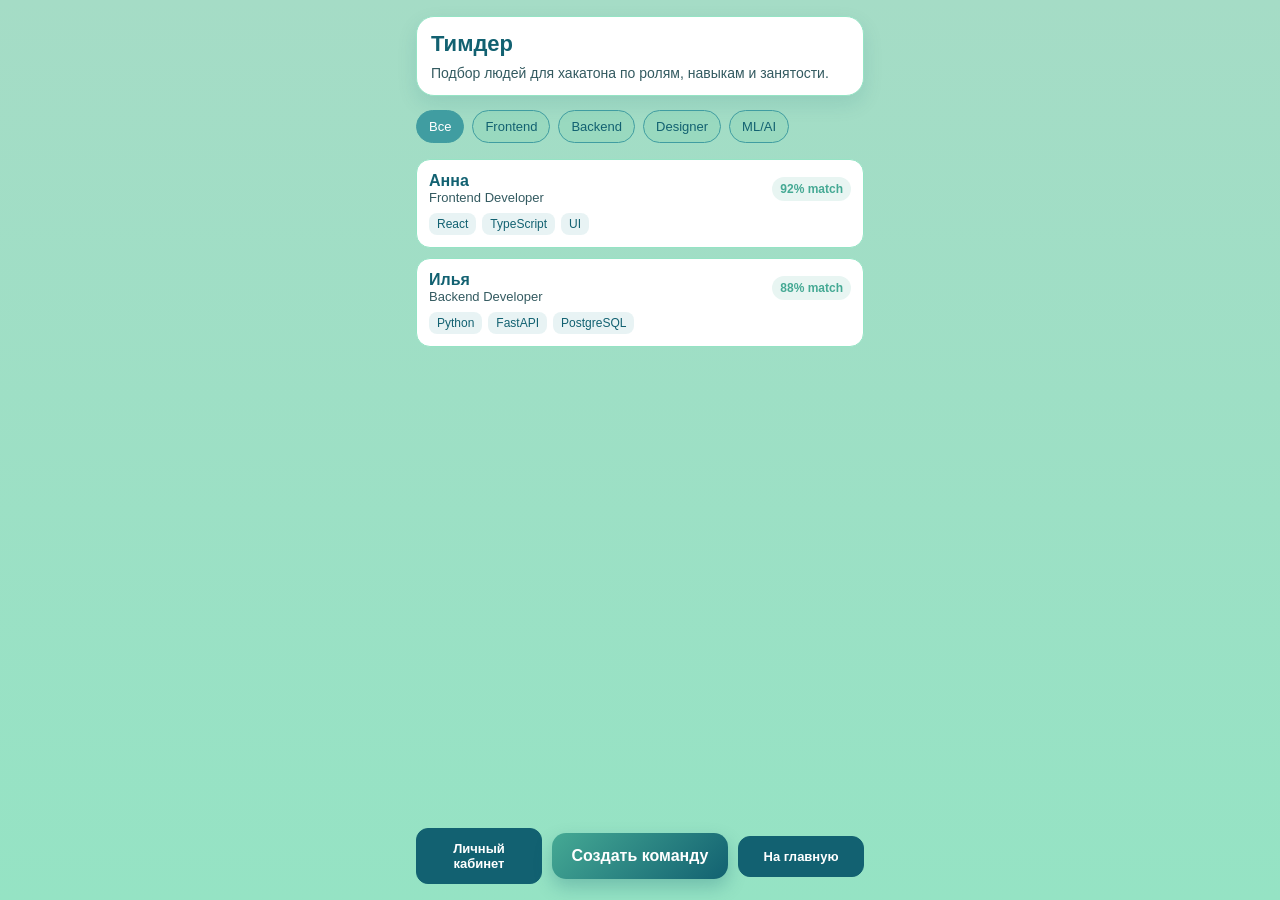
==== front/index.html @ 61e41141 "front" ====
<!DOCTYPE html>
<html lang="ru">
<head>
  <meta charset="UTF-8" />
  <meta name="viewport" content="width=device-width, initial-scale=1.0, viewport-fit=cover" />
  <title>HackTeam Match</title>
  <link rel="stylesheet" href="./colors.css" />
  <script src="https://telegram.org/js/telegram-web-app.js"></script>
  <style>
    :root {
      --bg: var(--color-fon, #a5dcc6);
      --surface: #ffffff;
      --text-main: var(--color-5, #126171);
      --text-soft: #335a60;
      --accent: var(--color-4, #409da1);
      --accent-strong: var(--color-5, #126171);
      --success: var(--color-3, #45a994);
      --border: var(--color-1, #95e3c4);
    }

    * {
      box-sizing: border-box;
    }

    body {
      margin: 0;
      font-family: -apple-system, BlinkMacSystemFont, "Segoe UI", Roboto, sans-serif;
      background: linear-gradient(180deg, var(--bg) 0%, var(--color-1, #95e3c4) 100%);
      color: var(--text-main);
    }

    .app {
      max-width: 480px;
      min-height: 100dvh;
      margin: 0 auto;
      padding: 16px;
      display: flex;
      flex-direction: column;
      gap: 14px;
    }

    .header {
      background: var(--surface);
      border: 1px solid var(--border);
      border-radius: 18px;
      padding: 14px;
      box-shadow: 0 8px 20px rgba(18, 97, 113, 0.12);
    }

    .title {
      margin: 0;
      font-size: 22px;
      line-height: 1.2;
    }

    .subtitle {
      margin: 8px 0 0;
      font-size: 14px;
      color: var(--text-soft);
    }

    .filters {
      display: flex;
      gap: 8px;
      overflow-x: auto;
      padding-bottom: 2px;
    }

    .chip {
      border: 1px solid var(--accent);
      border-radius: 999px;
      padding: 8px 12px;
      background: rgba(105, 197, 160, 0.18);
      color: var(--text-main);
      font-size: 13px;
      white-space: nowrap;
    }

    .chip.active {
      background: var(--accent);
      color: #fff;
      border-color: var(--accent);
    }

    .card-list {
      display: grid;
      gap: 10px;
    }

    .card {
      background: var(--surface);
      border: 1px solid var(--border);
      border-radius: 14px;
      padding: 12px;
      display: grid;
      gap: 8px;
    }

    .row {
      display: flex;
      justify-content: space-between;
      align-items: center;
      gap: 12px;
    }

    .name {
      margin: 0;
      font-size: 16px;
      font-weight: 600;
    }

    .role {
      margin: 0;
      font-size: 13px;
      color: var(--text-soft);
    }

    .match {
      font-size: 12px;
      font-weight: 700;
      color: var(--success);
      background: rgba(69, 169, 148, 0.12);
      border-radius: 999px;
      padding: 5px 8px;
    }

    .tags {
      display: flex;
      flex-wrap: wrap;
      gap: 6px;
    }

    .tag {
      background: rgba(64, 157, 161, 0.12);
      color: var(--accent-strong);
      border-radius: 8px;
      font-size: 12px;
      padding: 4px 8px;
    }

    .actions {
      margin-top: auto;
      display: grid;
      grid-template-columns: 1fr 1.4fr 1fr;
      gap: 10px;
      align-items: center;
    }

    .nav-btn {
      border: 1px solid #126171;
      border-radius: 12px;
      padding: 12px 10px;
      font-size: 13px;
      font-weight: 600;
      color: #ffffff;
      background: #126171;
      cursor: pointer;
    }

    .main-btn {
      border: none;
      border-radius: 14px;
      padding: 14px;
      font-size: 16px;
      font-weight: 700;
      color: #fff;
      background: linear-gradient(135deg, var(--color-3, #45a994), var(--color-5, #126171));
      box-shadow: 0 8px 18px rgba(18, 97, 113, 0.28);
      cursor: pointer;
    }
  </style>
</head>
<body>
  <main class="app">
    <section class="header">
      <h1 class="title">Тимдер</h1>
      <p class="subtitle">Подбор людей для хакатона по ролям, навыкам и занятости.</p>
    </section>

    <section class="filters" aria-label="Фильтры">
      <span class="chip active">Все</span>
      <span class="chip">Frontend</span>
      <span class="chip">Backend</span>
      <span class="chip">Designer</span>
      <span class="chip">ML/AI</span>
    </section>

    <section class="card-list" aria-label="Кандидаты">
      <article class="card">
        <div class="row">
          <div>
            <p class="name">Анна</p>
            <p class="role">Frontend Developer</p>
          </div>
          <span class="match">92% match</span>
        </div>
        <div class="tags">
          <span class="tag">React</span>
          <span class="tag">TypeScript</span>
          <span class="tag">UI</span>
        </div>
      </article>

      <article class="card">
        <div class="row">
          <div>
            <p class="name">Илья</p>
            <p class="role">Backend Developer</p>
          </div>
          <span class="match">88% match</span>
        </div>
        <div class="tags">
          <span class="tag">Python</span>
          <span class="tag">FastAPI</span>
          <span class="tag">PostgreSQL</span>
        </div>
      </article>
    </section>

    <section class="actions" aria-label="Навигация и действие">
      <button class="nav-btn" type="button">Личный кабинет</button>
      <button class="main-btn" type="button">Создать команду</button>
      <button class="nav-btn" type="button">На главную</button>
    </section>
  </main>

  <script>
    if (window.Telegram && window.Telegram.WebApp) {
      window.Telegram.WebApp.ready();
      window.Telegram.WebApp.expand();
    }
  </script>
</body>
</html>
---- front/colors.css ----
:root {
  --color-1: #95e3c4;
  --color-2: #69c5a0;
  --color-fon: #a5dcc6;
  --color-3: #45a994;
  --color-4: #409da1;
  --color-5: #126171;
}
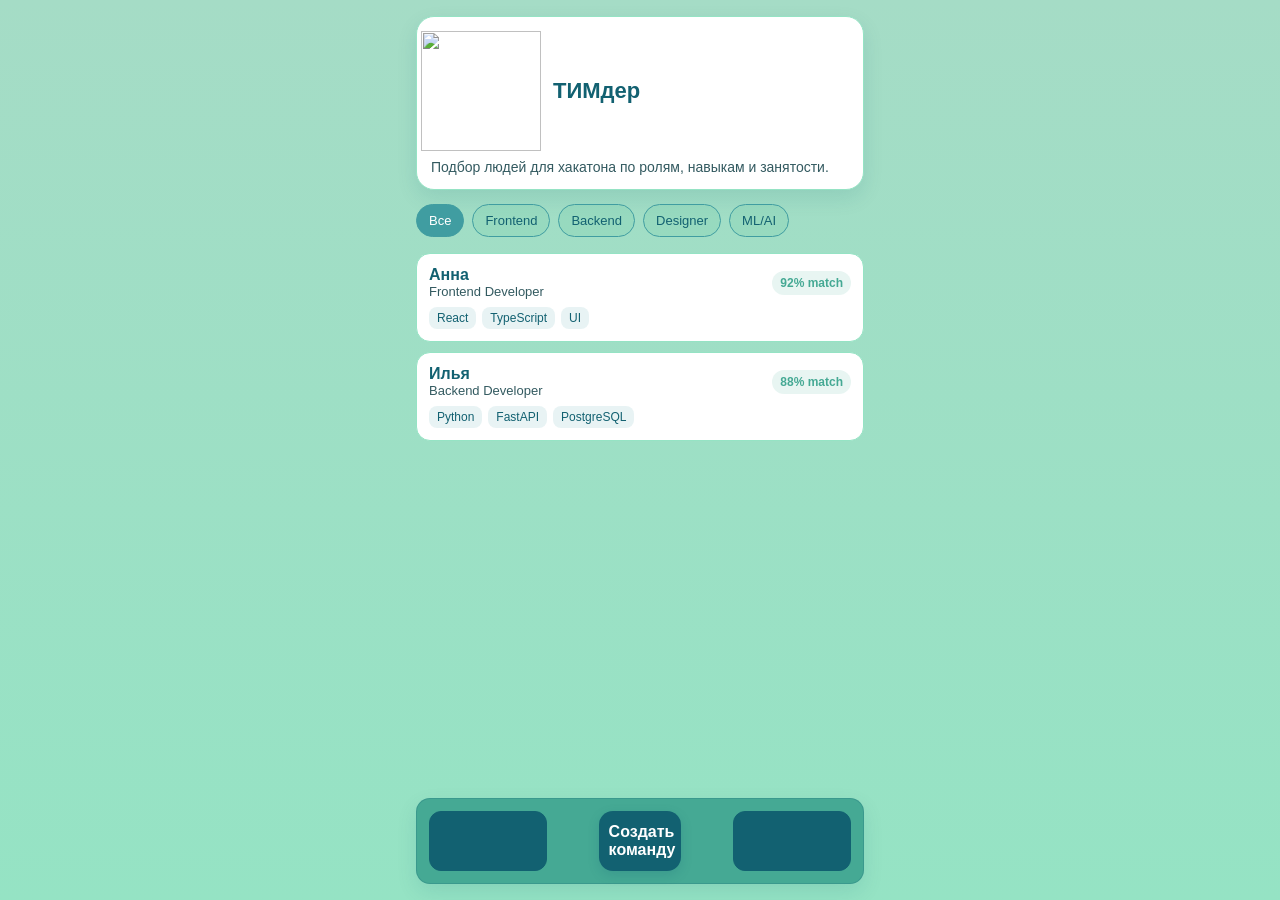
==== commit cccd8916: "front обновлён" ====
--- a/front/index.html
+++ b/front/index.html
@@ -3,7 +3,7 @@
 <head>
   <meta charset="UTF-8" />
   <meta name="viewport" content="width=device-width, initial-scale=1.0, viewport-fit=cover" />
-  <title>HackTeam Match</title>
+  <title>NBVlth</title>
   <link rel="stylesheet" href="./colors.css" />
   <script src="https://telegram.org/js/telegram-web-app.js"></script>
   <style>
@@ -47,6 +47,20 @@
       box-shadow: 0 8px 20px rgba(18, 97, 113, 0.12);
     }
 
+    .brand {
+      display: flex;
+      align-items: center;
+      gap: 12px;
+    }
+
+    .brand-logo {
+      width: 120px;
+      height: 120px;
+      object-fit: contain;
+      flex-shrink: 0;
+      margin-left: -10px;
+    }
+
     .title {
       margin: 0;
       font-size: 22px;
@@ -138,18 +152,59 @@
       padding: 4px 8px;
     }
 
+    .actions-panel {
+      margin-top: auto;
+      background: #45a994;
+      border: 1px solid rgba(18, 97, 113, 0.22);
+      border-radius: 14px;
+      padding: 12px;
+      box-shadow: 0 8px 20px rgba(18, 97, 113, 0.12);
+    }
+
     .actions {
-      margin-top: auto;
       display: grid;
       grid-template-columns: 1fr 1.4fr 1fr;
       gap: 10px;
+      align-items: stretch;
+    }
+
+    .action-btn {
+      display: flex;
+      flex-direction: column;
+      align-items: stretch;
+      gap: 6px;
+      min-height: 100%;
+    }
+
+    .action-btn--main {
       align-items: center;
     }
 
+    .btn-banner {
+      font-size: 11px;
+      font-weight: 700;
+      letter-spacing: 0.02em;
+      text-transform: uppercase;
+      color: var(--success);
+      background: rgba(69, 169, 148, 0.12);
+      border-radius: 999px;
+      padding: 4px 8px;
+      text-align: center;
+    }
+
+    .btn-banner--accent {
+      color: var(--accent-strong);
+      background: rgba(64, 157, 161, 0.12);
+    }
+
     .nav-btn {
+      flex: 1;
+      display: flex;
+      align-items: center;
+      justify-content: center;
       border: 1px solid #126171;
       border-radius: 12px;
-      padding: 12px 10px;
+      padding: 8px;
       font-size: 13px;
       font-weight: 600;
       color: #ffffff;
@@ -157,15 +212,28 @@
       cursor: pointer;
     }
 
+    .nav-btn-img {
+      max-width: 100%;
+      max-height: 40px;
+      width: auto;
+      height: auto;
+      object-fit: contain;
+      display: block;
+      pointer-events: none;
+    }
+
     .main-btn {
+      flex: 0 0 auto;
+      width: 50%;
+      max-width: 100%;
       border: none;
       border-radius: 14px;
-      padding: 14px;
+      padding: 12px 10px;
       font-size: 16px;
       font-weight: 700;
       color: #fff;
-      background: linear-gradient(135deg, var(--color-3, #45a994), var(--color-5, #126171));
-      box-shadow: 0 8px 18px rgba(18, 97, 113, 0.28);
+      background: #126171;
+      box-shadow: 0 4px 12px rgba(18, 97, 113, 0.2);
       cursor: pointer;
     }
   </style>
@@ -173,7 +241,17 @@
 <body>
   <main class="app">
     <section class="header">
-      <h1 class="title">Тимдер</h1>
+      <div class="brand">
+        <img
+          class="brand-logo"
+          src="kartink/image%20(2).png"
+          width="44"
+          height="44"
+          alt=""
+          decoding="async"
+        />
+        <h1 class="title">ТИМдер</h1>
+      </div>
       <p class="subtitle">Подбор людей для хакатона по ролям, навыкам и занятости.</p>
     </section>
 
@@ -217,10 +295,22 @@
       </article>
     </section>
 
-    <section class="actions" aria-label="Навигация и действие">
-      <button class="nav-btn" type="button">Личный кабинет</button>
-      <button class="main-btn" type="button">Создать команду</button>
-      <button class="nav-btn" type="button">На главную</button>
+    <section class="actions-panel" aria-label="Навигация и действие">
+      <div class="actions">
+        <div class="action-btn">
+          <button class="nav-btn" type="button" aria-label="На главную">
+            <img class="nav-btn-img" src="kartink/image.png" alt="" decoding="async" />
+          </button>
+        </div>
+        <div class="action-btn action-btn--main">
+          <button class="main-btn" type="button">Создать команду</button>
+        </div>
+        <div class="action-btn">
+          <button class="nav-btn" type="button" aria-label="Личный кабинет">
+            <img class="nav-btn-img" src="kartink/image%20(1).png" alt="" decoding="async" />
+          </button>
+        </div>
+      </div>
     </section>
   </main>
 
